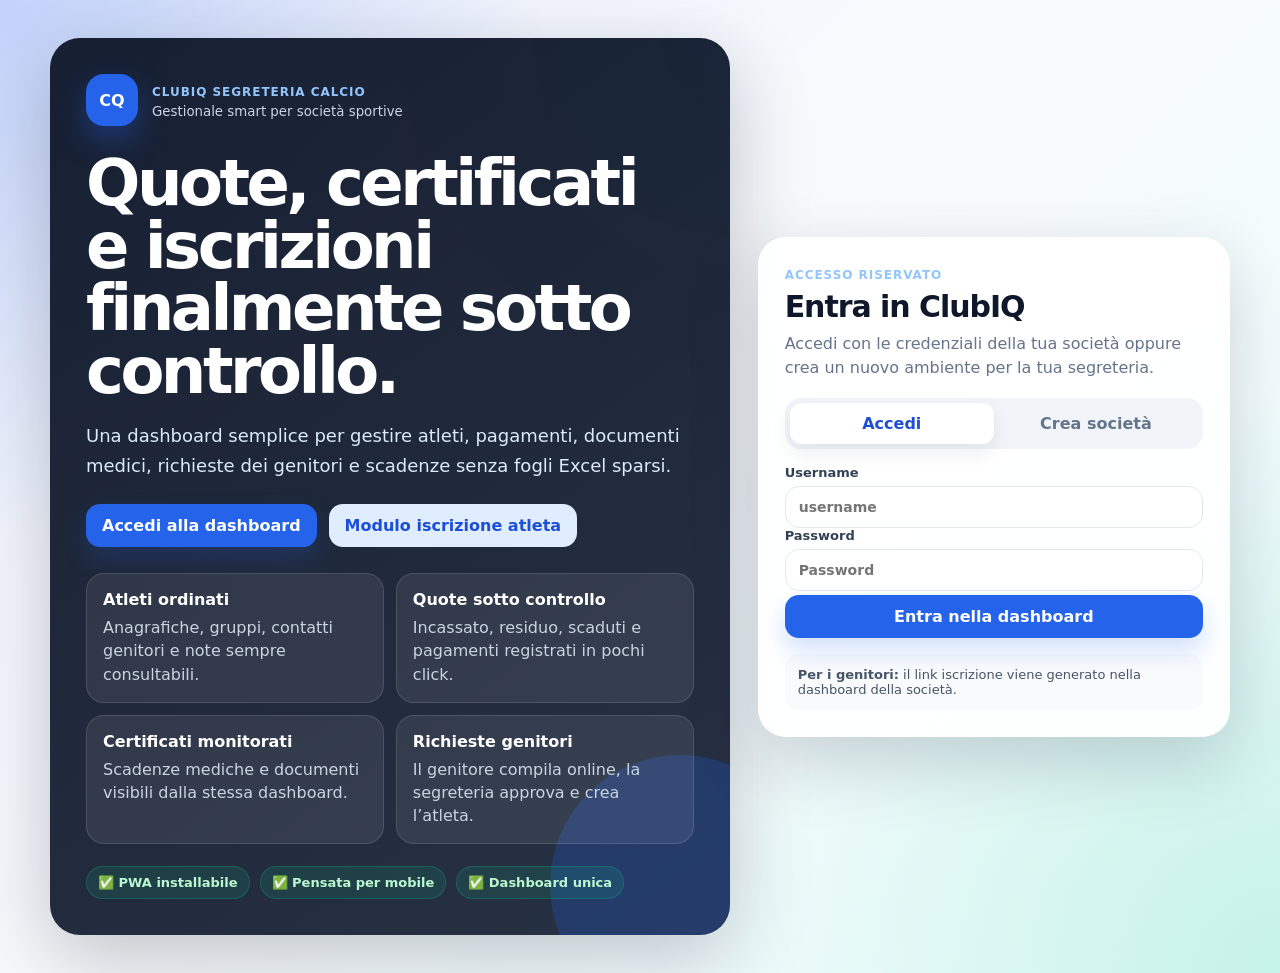
==== frontend/index.html @ 88294ae3 "Aggiunge link iscrizione reale per società" ====
<!DOCTYPE html>
<html lang="it">
<head>
    <meta charset="UTF-8" />
    <meta name="viewport" content="width=device-width, initial-scale=1.0" />
    <title>ClubIQ Segreteria - Accesso</title>

    <meta name="theme-color" content="#0f172a" />
    <meta name="description" content="ClubIQ Segreteria: dashboard per gestire atleti, quote, certificati, scadenze e richieste genitori per società sportive e scuole calcio." />
    <link rel="manifest" href="manifest.json" />

    <link rel="stylesheet" href="css/base.css" />
    <link rel="stylesheet" href="css/layout.css" />
    <link rel="stylesheet" href="css/components.css" />
    <link rel="stylesheet" href="css/mobile.css" />
</head>
<body class="auth-page landing-v2">

    <main class="auth-shell landing-shell">
        <section class="auth-hero landing-hero">
            <div class="brand-row">
                <div class="brand-mark">CQ</div>
                <div>
                    <div class="badge">ClubIQ Segreteria Calcio</div>
                    <small>Gestionale smart per società sportive</small>
                </div>
            </div>

            <h1>Quote, certificati e iscrizioni finalmente sotto controllo.</h1>

            <p class="hero-lead">
                Una dashboard semplice per gestire atleti, pagamenti, documenti medici,
                richieste dei genitori e scadenze senza fogli Excel sparsi.
            </p>

            <div class="hero-actions">
                <a class="primary-btn hero-link" href="#accesso">Accedi alla dashboard</a>
                <a class="secondary-btn hero-link" href="iscrizione.html">Modulo iscrizione atleta</a>
            </div>

            <div class="hero-grid landing-feature-grid">
                <div>
                    <strong>Atleti ordinati</strong>
                    <span>Anagrafiche, gruppi, contatti genitori e note sempre consultabili.</span>
                </div>
                <div>
                    <strong>Quote sotto controllo</strong>
                    <span>Incassato, residuo, scaduti e pagamenti registrati in pochi click.</span>
                </div>
                <div>
                    <strong>Certificati monitorati</strong>
                    <span>Scadenze mediche e documenti visibili dalla stessa dashboard.</span>
                </div>
                <div>
                    <strong>Richieste genitori</strong>
                    <span>Il genitore compila online, la segreteria approva e crea l’atleta.</span>
                </div>
            </div>

            <div class="trust-strip">
                <span>✅ PWA installabile</span>
                <span>✅ Pensata per mobile</span>
                <span>✅ Dashboard unica</span>
            </div>
        </section>

        <section id="accesso" class="auth-card landing-auth-card">
            <div class="auth-card-header">
                <span class="section-label">Accesso riservato</span>
                <h2>Entra in ClubIQ</h2>
                <p>Accedi con le credenziali della tua società oppure crea un nuovo ambiente per la tua segreteria.</p>
            </div>

            <div class="auth-tabs">
                <button id="showLogin" class="active" type="button">Accedi</button>
                <button id="showSignup" type="button">Crea società</button>
            </div>

            <div id="authMessage" class="message hidden"></div>

            <form id="loginForm" class="auth-form">
                <div id="loginPanel">
                    <label>
                        Username
                        <input id="loginUsername" type="text" placeholder="username" required />
                    </label>

                    <label>
                        Password
                        <input id="loginPassword" type="password" placeholder="Password" required />
                    </label>

                    <button class="primary-btn" type="submit">Entra nella dashboard</button>
                </div>
            </form>

            <form id="signupForm" class="auth-form hidden">
                <div id="signupPanel">
                    <label>
                        Nome società
                        <input id="signupClubName" type="text" placeholder="Nome reale della società" required />
                    </label>

                    <label>
                        Username admin
                        <input id="signupUsername" type="text" placeholder="username amministratore" required />
                    </label>

                    <label>
                        Email
                        <input id="signupEmail" type="email" placeholder="segreteria@societa.it" required />
                    </label>

                    <label>
                        Password
                        <input id="signupPassword" type="password" placeholder="Password sicura" required />
                    </label>

                    <button class="primary-btn" type="submit">Crea società</button>
                </div>
            </form>

            <div class="auth-note">
                <strong>Per i genitori:</strong>
                il link iscrizione viene generato nella dashboard della società.
            </div>
        </section>
    </main>

    <script src="js/api.js"></script>
    <script src="js/auth.js"></script>
    <script src="js/pwa.js"></script>
</body>
</html>
---- frontend/css/base.css ----
:root{
    --bg:#f4f7fb;
    --panel:#ffffff;
    --text:#0f172a;
    --muted:#64748b;
    --line:#e2e8f0;
    --primary:#2563eb;
    --primary-dark:#1d4ed8;
    --success:#16a34a;
    --danger:#dc2626;
    --warning:#f59e0b;
    --dark:#020617;
    --radius:18px;
    --shadow:0 18px 45px rgba(15,23,42,.08);
}

*{
    box-sizing:border-box;
}

html{
    scroll-behavior:smooth;
}

body{
    margin:0;
    font-family:Inter, system-ui, -apple-system, BlinkMacSystemFont, "Segoe UI", sans-serif;
    background:var(--bg);
    color:var(--text);
}

a{
    color:inherit;
    text-decoration:none;
}

button,
input,
textarea{
    font:inherit;
}

button{
    cursor:pointer;
}

.hidden{
    display:none !important;
}

.eyebrow{
    margin:0 0 6px;
    font-size:12px;
    text-transform:uppercase;
    letter-spacing:.12em;
    color:var(--primary);
    font-weight:800;
}

.message{
    padding:12px 14px;
    border-radius:14px;
    font-size:14px;
    margin:14px 0;
    border:1px solid var(--line);
    background:#fff;
}

.message.info{
    color:#1d4ed8;
    background:#eff6ff;
    border-color:#bfdbfe;
}

.message.success{
    color:#166534;
    background:#f0fdf4;
    border-color:#bbf7d0;
}

.message.error{
    color:#991b1b;
    background:#fef2f2;
    border-color:#fecaca;
}
---- frontend/css/layout.css ----
/*
  ClubIQ Segreteria - Layout
  V1.2
  Desktop professionale + PWA/mobile safe
*/

.app-shell{
    min-height:100vh;
    display:grid;
    grid-template-columns:240px minmax(0, 1fr);
    background:var(--bg);
}

.sidebar{
    position:sticky;
    top:0;
    height:100vh;
    background:#020617;
    color:#fff;
    padding:26px 22px;
    display:flex;
    flex-direction:column;
    gap:28px;
    border-right:1px solid rgba(255,255,255,.08);
}

.brand{
    display:flex;
    align-items:center;
    gap:12px;
}

.logo-dot{
    width:42px;
    height:42px;
    border-radius:14px;
    display:inline-block;
    background:linear-gradient(135deg, #2563eb, #22c55e);
    box-shadow:0 14px 30px rgba(37,99,235,.25);
}

.brand strong{
    display:block;
    font-size:20px;
    line-height:1.1;
    letter-spacing:-.03em;
}

.brand small{
    display:block;
    margin-top:4px;
    color:#cbd5e1;
    font-size:13px;
}

.side-nav{
    display:grid;
    gap:8px;
}

.side-nav a{
    color:#cbd5e1;
    padding:13px 14px;
    border-radius:14px;
    font-weight:900;
    transition:.18s ease;
}

.side-nav a:hover,
.side-nav a.active{
    color:#fff;
    background:rgba(255,255,255,.10);
}

.main-content{
    width:100%;
    max-width:1480px;
    padding:34px 48px 56px;
    margin:0 auto;
}

.topbar{
    display:flex;
    align-items:center;
    justify-content:space-between;
    gap:20px;
    margin-bottom:22px;
}

.topbar h1{
    margin:6px 0 0;
    font-size:38px;
    line-height:1.05;
    letter-spacing:-.055em;
}

.eyebrow{
    margin:0;
    color:var(--primary);
    font-size:12px;
    font-weight:1000;
    text-transform:uppercase;
    letter-spacing:.18em;
}

.panel{
    background:var(--panel);
    border:1px solid var(--line);
    border-radius:26px;
    padding:26px;
    box-shadow:var(--shadow);
    margin-top:24px;
}

.section-heading{
    display:flex;
    justify-content:space-between;
    align-items:flex-start;
    gap:16px;
    margin-bottom:18px;
}

.section-heading h2{
    margin:6px 0 0;
    font-size:26px;
    line-height:1.1;
    letter-spacing:-.04em;
}

.message{
    padding:14px 16px;
    border-radius:16px;
    margin:18px 0;
    font-weight:800;
    border:1px solid transparent;
}

.message.success{
    color:#166534;
    background:#f0fdf4;
    border-color:#bbf7d0;
}

.message.error{
    color:#991b1b;
    background:#fef2f2;
    border-color:#fecaca;
}

.message.info{
    color:#1d4ed8;
    background:#eff6ff;
    border-color:#bfdbfe;
}

.hidden{
    display:none !important;
}

.mobile-bottom-nav{
    display:none;
}

/* Desktop largo */
@media (min-width: 1440px){
    .app-shell{
        grid-template-columns:260px minmax(0, 1fr);
    }

    .main-content{
        max-width:1540px;
        padding-left:54px;
        padding-right:54px;
    }
}
---- frontend/css/components.css ----
/* =========================================================
   ClubIQ Segreteria - Components CSS
   Versione stabile
========================================================= */

:root{
    --primary:#2563eb;
    --primary-dark:#1d4ed8;
    --secondary:#0f172a;
    --success:#16a34a;
    --warning:#f59e0b;
    --danger:#dc2626;
    --bg:#f4f7fb;
    --panel:#ffffff;
    --text:#0f172a;
    --muted:#64748b;
    --line:#e2e8f0;
    --soft:#f8fafc;
    --radius:18px;
    --shadow:0 18px 50px rgba(15,23,42,.08);
}

/* ================================
   Messaggi
================================ */

.message{
    padding:13px 15px;
    border-radius:14px;
    font-size:14px;
    font-weight:800;
    margin-bottom:16px;
}

.message.hidden,
.hidden{
    display:none !important;
}

.message.info{
    background:#eff6ff;
    color:#1d4ed8;
    border:1px solid #bfdbfe;
}

.message.success{
    background:#ecfdf5;
    color:#166534;
    border:1px solid #bbf7d0;
}

.message.error{
    background:#fef2f2;
    color:#991b1b;
    border:1px solid #fecaca;
}

/* ================================
   Bottoni
================================ */

.primary-btn,
.secondary-btn,
.ghost-btn,
.mini-btn{
    border:0;
    cursor:pointer;
    text-decoration:none;
    display:inline-flex;
    align-items:center;
    justify-content:center;
    gap:8px;
    transition:.18s ease;
    font-family:inherit;
}

.primary-btn{
    background:var(--primary);
    color:#fff;
    border-radius:14px;
    padding:12px 16px;
    font-weight:900;
    box-shadow:0 12px 24px rgba(37,99,235,.20);
}

.primary-btn:hover{
    background:var(--primary-dark);
    transform:translateY(-1px);
}

.secondary-btn{
    background:#e0ecff;
    color:#1d4ed8;
    border-radius:14px;
    padding:12px 16px;
    font-weight:900;
}

.secondary-btn:hover{
    background:#bfdbfe;
}

.ghost-btn{
    width:100%;
    background:rgba(255,255,255,.08);
    color:#e5e7eb;
    border:1px solid rgba(255,255,255,.14);
    border-radius:14px;
    padding:12px 14px;
    font-weight:900;
}

.ghost-btn:hover{
    background:rgba(255,255,255,.14);
}

.mini-btn{
    background:#e0ecff;
    color:#1d4ed8;
    border-radius:10px;
    padding:8px 10px;
    font-size:12px;
    font-weight:900;
}

.mini-btn.success{
    background:#dcfce7;
    color:#166534;
}

.mini-btn.danger{
    background:#fee2e2;
    color:#991b1b;
}

/* ================================
   Card statistiche
================================ */

.stats-grid{
    display:grid;
    grid-template-columns:repeat(5, minmax(0, 1fr));
    gap:14px;
    margin-bottom:20px;
}

.stat-card{
    background:var(--panel);
    border:1px solid var(--line);
    border-radius:var(--radius);
    padding:18px;
    box-shadow:var(--shadow);
}

.stat-card span{
    display:block;
    color:var(--muted);
    font-size:12px;
    font-weight:900;
    text-transform:uppercase;
    letter-spacing:.04em;
}

.stat-card strong{
    display:block;
    margin-top:8px;
    font-size:30px;
    line-height:1;
    color:var(--text);
}

.stat-card small{
    display:block;
    margin-top:8px;
    color:var(--muted);
    font-size:13px;
}

/* ================================
   Pannelli
================================ */

.panel{
    background:var(--panel);
    border:1px solid var(--line);
    border-radius:22px;
    padding:22px;
    box-shadow:var(--shadow);
    margin-bottom:20px;
}

.section-heading{
    display:flex;
    align-items:center;
    justify-content:space-between;
    gap:16px;
    margin-bottom:18px;
}

.section-heading h2{
    margin:0;
    color:var(--text);
    letter-spacing:-.03em;
}

.eyebrow{
    margin:0 0 4px;
    color:var(--primary);
    font-size:12px;
    font-weight:900;
    letter-spacing:.08em;
    text-transform:uppercase;
}

.subsection{
    margin-top:22px;
}

.subsection h3{
    margin:0 0 12px;
    color:var(--text);
}

.subsection-title-row{
    display:flex;
    align-items:center;
    justify-content:space-between;
    gap:12px;
    margin-bottom:14px;
}

.subsection-title-row h3{
    margin:0;
}

/* ================================
   Form
================================ */

.grid-form{
    display:grid;
    grid-template-columns:repeat(3, minmax(0, 1fr));
    gap:14px;
}

.grid-form label,
.filter-field label,
.auth-form label{
    display:block;
    font-size:13px;
    font-weight:900;
    color:#334155;
}

.grid-form input,
.grid-form select,
.grid-form textarea,
.filter-field input,
.filter-field select,
.auth-form input{
    width:100%;
    margin-top:6px;
    border:1px solid var(--line);
    border-radius:14px;
    padding:12px 13px;
    font-size:14px;
    outline:none;
    background:#fff;
    color:var(--text);
}

.grid-form input:focus,
.grid-form select:focus,
.grid-form textarea:focus,
.filter-field input:focus,
.filter-field select:focus,
.auth-form input:focus{
    border-color:#93c5fd;
    box-shadow:0 0 0 4px rgba(37,99,235,.12);
}

.grid-form .full{
    grid-column:1 / -1;
}

.form-actions{
    display:flex;
    align-items:center;
    justify-content:flex-start;
    flex-wrap:wrap;
    gap:10px;
}

.form-actions .primary-btn,
.form-actions .secondary-btn{
    min-width:190px;
}

/* ================================
   Filtri
================================ */

.filters-bar{
    display:grid;
    grid-template-columns:2fr 1fr 1fr;
    gap:12px;
    margin-bottom:16px;
}

.compact-filters{
    margin-top:12px;
}

.filter-summary{
    margin:-4px 0 14px;
    color:var(--muted);
    font-size:13px;
    font-weight:800;
}

/* ================================
   Liste / record
================================ */

.athletes-list,
.records-list{
    display:grid;
    gap:12px;
}

.empty{
    background:#f8fafc;
    border:1px dashed #cbd5e1;
    color:var(--muted);
    border-radius:16px;
    padding:18px;
    text-align:center;
    font-weight:800;
}

.record-card,
.athlete-card,
.request-card{
    background:#fff;
    border:1px solid var(--line);
    border-radius:18px;
    padding:16px;
    box-shadow:0 10px 28px rgba(15,23,42,.05);
}

.request-card{
    border-left:5px solid #dbeafe;
}

/* ================================
   Scheda atleta
================================ */

.detail-actions{
    display:flex;
    align-items:center;
    justify-content:flex-end;
    flex-wrap:wrap;
    gap:10px;
}

.detail-grid{
    display:grid;
    grid-template-columns:repeat(5, minmax(0, 1fr));
    gap:12px;
    margin-bottom:18px;
}

.detail-box{
    border:1px solid var(--line);
    border-radius:16px;
    padding:14px;
    background:#f8fafc;
}

.detail-box span{
    display:block;
    color:var(--muted);
    font-size:12px;
    font-weight:900;
    text-transform:uppercase;
    letter-spacing:.04em;
}

.detail-box strong{
    display:block;
    margin-top:6px;
    color:var(--text);
}

.detail-columns{
    display:grid;
    grid-template-columns:1fr 1fr;
    gap:18px;
}

/* ================================
   Richieste genitori
================================ */

.request-summary-grid{
    display:grid;
    grid-template-columns:repeat(3, minmax(0, 1fr));
    gap:12px;
    margin:16px 0;
}

.request-summary-card{
    border:1px solid var(--line);
    border-radius:16px;
    background:#f8fafc;
    padding:14px;
}

.request-summary-card span{
    display:block;
    color:var(--muted);
    font-size:12px;
    font-weight:900;
    text-transform:uppercase;
    letter-spacing:.04em;
}

.request-summary-card strong{
    display:block;
    margin-top:6px;
    font-size:28px;
    color:var(--text);
}

/* ================================
   Login / Landing
================================ */

.auth-page{
    min-height:100vh;
    background:
        radial-gradient(circle at top left, rgba(37,99,235,.22), transparent 34%),
        radial-gradient(circle at bottom right, rgba(16,185,129,.18), transparent 36%),
        linear-gradient(135deg, #eef2ff 0%, #f8fafc 48%, #ecfeff 100%);
}

.auth-shell,
.landing-shell{
    width:min(1180px, calc(100% - 32px));
    margin:0 auto;
    min-height:100vh;
    display:grid;
    grid-template-columns:1.18fr .82fr;
    align-items:center;
    gap:28px;
    padding:38px 0;
}

.auth-hero,
.landing-hero{
    background:
        linear-gradient(145deg, rgba(15,23,42,.96), rgba(30,41,59,.96)),
        radial-gradient(circle at top right, rgba(37,99,235,.30), transparent 35%);
    color:#fff;
    border-radius:30px;
    padding:36px;
    box-shadow:0 24px 80px rgba(15,23,42,.24);
    position:relative;
    overflow:hidden;
}

.auth-hero::after,
.landing-hero::after{
    content:"";
    position:absolute;
    right:-80px;
    bottom:-80px;
    width:260px;
    height:260px;
    border-radius:50%;
    background:rgba(37,99,235,.24);
}

.auth-hero > *,
.landing-hero > *{
    position:relative;
    z-index:1;
}

.brand-row{
    display:flex;
    align-items:center;
    gap:14px;
    margin-bottom:26px;
}

.brand-mark{
    width:52px;
    height:52px;
    border-radius:18px;
    background:#2563eb;
    display:grid;
    place-items:center;
    font-weight:900;
    color:#fff;
    box-shadow:0 14px 30px rgba(37,99,235,.35);
}

.brand-row small{
    color:#cbd5e1;
    display:block;
    margin-top:4px;
}

.badge,
.section-label{
    display:inline-flex;
    align-items:center;
    width:max-content;
    font-size:12px;
    font-weight:900;
    letter-spacing:.08em;
    text-transform:uppercase;
    color:#93c5fd;
}

.auth-hero h1,
.landing-hero h1{
    font-size:clamp(34px, 5vw, 64px);
    line-height:.98;
    letter-spacing:-.055em;
    margin:0 0 18px;
}

.auth-hero p,
.hero-lead{
    font-size:18px;
    line-height:1.65;
    color:#dbeafe;
    max-width:760px;
    margin:0 0 24px;
}

.hero-actions{
    display:flex;
    flex-wrap:wrap;
    gap:12px;
    margin:24px 0;
}

.hero-link{
    text-decoration:none;
}

.hero-grid,
.landing-feature-grid{
    display:grid;
    grid-template-columns:repeat(2, minmax(0, 1fr));
    gap:12px;
    margin-top:26px;
}

.hero-grid div,
.landing-feature-grid div{
    background:rgba(255,255,255,.08);
    border:1px solid rgba(255,255,255,.12);
    border-radius:18px;
    padding:16px;
}

.hero-grid strong,
.landing-feature-grid strong{
    display:block;
    color:#fff;
    margin-bottom:7px;
}

.hero-grid span,
.landing-feature-grid span{
    display:block;
    color:#cbd5e1;
    line-height:1.45;
}

.trust-strip{
    display:flex;
    flex-wrap:wrap;
    gap:10px;
    margin-top:22px;
}

.trust-strip span{
    background:rgba(16,185,129,.14);
    border:1px solid rgba(16,185,129,.28);
    color:#bbf7d0;
    border-radius:999px;
    padding:8px 11px;
    font-size:13px;
    font-weight:800;
}

.auth-card,
.landing-auth-card{
    border-radius:28px;
    padding:26px;
    box-shadow:0 24px 70px rgba(15,23,42,.18);
    background:rgba(255,255,255,.92);
    border:1px solid rgba(255,255,255,.7);
    backdrop-filter:blur(18px);
}

.auth-card-header{
    margin-bottom:18px;
}

.auth-card-header h2{
    font-size:30px;
    margin:6px 0 8px;
    letter-spacing:-.035em;
    color:#0f172a;
}

.auth-card-header p{
    color:#64748b;
    line-height:1.5;
    margin:0;
}

.auth-tabs{
    display:grid;
    grid-template-columns:1fr 1fr;
    background:#f1f5f9;
    padding:5px;
    border-radius:16px;
    margin-bottom:16px;
}

.auth-tabs button{
    border:0;
    background:transparent;
    color:#64748b;
    border-radius:12px;
    padding:11px;
    font-weight:900;
    cursor:pointer;
}

.auth-tabs button.active{
    background:#fff;
    color:#1d4ed8;
    box-shadow:0 8px 20px rgba(15,23,42,.08);
}

.auth-form{
    display:grid;
    gap:12px;
}

.auth-form .primary-btn{
    width:100%;
    margin-top:4px;
}

.auth-note{
    margin-top:16px;
    padding:13px;
    border-radius:14px;
    background:#f8fafc;
    color:#475569;
    font-size:13px;
}

.auth-note a{
    color:#2563eb;
    font-weight:900;
    text-decoration:none;
}

/* ================================
   Responsive
================================ */

@media (max-width: 1100px){
    .stats-grid{
        grid-template-columns:repeat(2, minmax(0, 1fr));
    }

    .detail-grid{
        grid-template-columns:repeat(2, minmax(0, 1fr));
    }
}

@media (max-width: 900px){
    .auth-shell,
    .landing-shell{
        grid-template-columns:1fr;
        padding:18px 0 28px;
    }

    .auth-hero,
    .landing-hero{
        padding:24px;
        border-radius:24px;
    }

    .hero-grid,
    .landing-feature-grid{
        grid-template-columns:1fr;
    }

    .auth-card,
    .landing-auth-card{
        border-radius:22px;
    }

    .filters-bar{
        grid-template-columns:1fr;
    }

    .grid-form{
        grid-template-columns:1fr;
    }

    .detail-columns{
        grid-template-columns:1fr;
    }
}

@media (max-width: 760px){
    .stats-grid,
    .request-summary-grid{
        grid-template-columns:1fr;
    }

    .section-heading{
        align-items:flex-start;
        flex-direction:column;
    }

    .detail-actions{
        width:100%;
        justify-content:flex-start;
    }

    .detail-actions .secondary-btn{
        flex:1;
        min-width:160px;
    }

    .form-actions .primary-btn,
    .form-actions .secondary-btn,
    .subsection-title-row .secondary-btn{
        width:100%;
        min-width:0;
    }

    .subsection-title-row{
        align-items:flex-start;
        flex-direction:column;
    }
}

@media (max-width: 520px){
    .auth-shell,
    .landing-shell{
        width:min(100% - 20px, 1180px);
    }

    .hero-actions{
        flex-direction:column;
    }

    .hero-actions .primary-btn,
    .hero-actions .secondary-btn{
        width:100%;
    }

    .auth-hero h1,
    .landing-hero h1{
        font-size:38px;
    }

    .auth-card,
    .landing-auth-card{
        padding:20px;
    }
}
---- frontend/css/mobile.css ----
@media (max-width: 980px){
    .auth-shell{
        grid-template-columns:1fr;
        padding:24px 16px;
    }

    .auth-hero{
        padding:12px 4px;
    }

    .auth-hero h1{
        font-size:38px;
    }

    .hero-grid{
        grid-template-columns:1fr;
    }

    .app-shell{
        grid-template-columns:1fr;
    }

    .sidebar{
        position:relative;
        height:auto;
        flex-direction:row;
        flex-wrap:wrap;
        align-items:center;
        padding:16px;
    }

    .brand{
        width:100%;
    }

    .side-nav{
        display:flex;
        gap:8px;
        overflow-x:auto;
        width:100%;
        padding-bottom:4px;
    }

    .side-nav a{
        white-space:nowrap;
    }

    .ghost-btn{
        margin-top:0;
    }

    .main-content{
        padding:18px;
        max-width:100%;
        padding-bottom:92px;
    }

    .topbar{
        align-items:flex-start;
        flex-direction:column;
    }

    .stats-grid{
        grid-template-columns:1fr 1fr;
    }

    .grid-form{
        grid-template-columns:1fr;
    }

    .data-card,
    .athlete-card{
        flex-direction:column;
        align-items:flex-start;
    }

    .data-card-right{
        width:100%;
        text-align:left;
    }

    .card-actions{
        justify-content:flex-start;
    }

    .mobile-bottom-nav{
        position:fixed;
        left:12px;
        right:12px;
        bottom:12px;
        z-index:1000;
        display:grid;
        grid-template-columns:repeat(4, 1fr);
        gap:6px;
        background:#020617;
        border:1px solid rgba(255,255,255,.12);
        border-radius:18px;
        padding:8px;
        box-shadow:0 18px 40px rgba(15,23,42,.35);
    }

    .mobile-bottom-nav a{
        color:#cbd5e1;
        text-align:center;
        font-size:12px;
        font-weight:900;
        padding:10px 6px;
        border-radius:12px;
    }

    .mobile-bottom-nav a:hover,
    .mobile-bottom-nav a:focus{
        color:#fff;
        background:rgba(255,255,255,.12);
    }
}

@media (max-width: 560px){
    .auth-hero h1{
        font-size:32px;
    }

    .auth-card{
        padding:18px;
        border-radius:22px;
    }

    .stats-grid{
        grid-template-columns:1fr;
    }

    .topbar h1{
        font-size:28px;
    }

    .stat-card{
        padding:16px;
    }

    .panel{
        padding:18px;
        border-radius:20px;
    }

    .detail-grid{
        grid-template-columns:1fr;
    }

    .detail-columns{
        grid-template-columns:1fr;
    }

    .mini-btn{
        padding:9px 10px;
    }
}
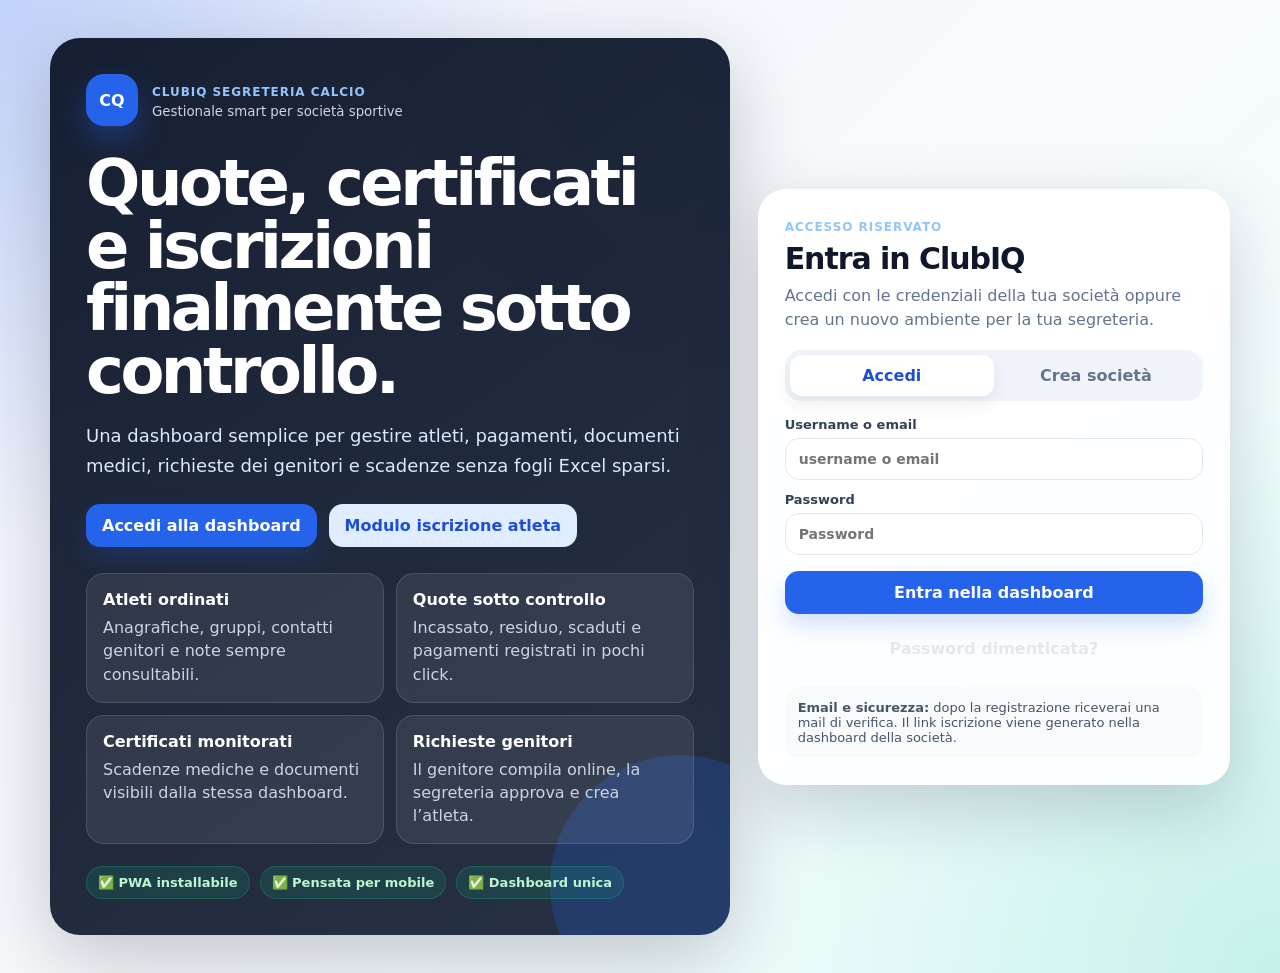
==== commit 292599b8: "Aggiunge reset password e verifica email con Brevo" ====
--- a/frontend/index.html
+++ b/frontend/index.html
@@ -39,22 +39,10 @@
             </div>
 
             <div class="hero-grid landing-feature-grid">
-                <div>
-                    <strong>Atleti ordinati</strong>
-                    <span>Anagrafiche, gruppi, contatti genitori e note sempre consultabili.</span>
-                </div>
-                <div>
-                    <strong>Quote sotto controllo</strong>
-                    <span>Incassato, residuo, scaduti e pagamenti registrati in pochi click.</span>
-                </div>
-                <div>
-                    <strong>Certificati monitorati</strong>
-                    <span>Scadenze mediche e documenti visibili dalla stessa dashboard.</span>
-                </div>
-                <div>
-                    <strong>Richieste genitori</strong>
-                    <span>Il genitore compila online, la segreteria approva e crea l’atleta.</span>
-                </div>
+                <div><strong>Atleti ordinati</strong><span>Anagrafiche, gruppi, contatti genitori e note sempre consultabili.</span></div>
+                <div><strong>Quote sotto controllo</strong><span>Incassato, residuo, scaduti e pagamenti registrati in pochi click.</span></div>
+                <div><strong>Certificati monitorati</strong><span>Scadenze mediche e documenti visibili dalla stessa dashboard.</span></div>
+                <div><strong>Richieste genitori</strong><span>Il genitore compila online, la segreteria approva e crea l’atleta.</span></div>
             </div>
 
             <div class="trust-strip">
@@ -79,50 +67,40 @@
             <div id="authMessage" class="message hidden"></div>
 
             <form id="loginForm" class="auth-form">
-                <div id="loginPanel">
-                    <label>
-                        Username
-                        <input id="loginUsername" type="text" placeholder="username" required />
-                    </label>
-
-                    <label>
-                        Password
-                        <input id="loginPassword" type="password" placeholder="Password" required />
-                    </label>
-
-                    <button class="primary-btn" type="submit">Entra nella dashboard</button>
-                </div>
+                <label>Username o email<input id="loginUsername" type="text" placeholder="username o email" required /></label>
+                <label>Password<input id="loginPassword" type="password" placeholder="Password" required /></label>
+                <button class="primary-btn" type="submit">Entra nella dashboard</button>
+                <button id="showForgotPasswordBtn" class="ghost-btn" type="button">Password dimenticata?</button>
             </form>
 
             <form id="signupForm" class="auth-form hidden">
-                <div id="signupPanel">
-                    <label>
-                        Nome società
-                        <input id="signupClubName" type="text" placeholder="Nome reale della società" required />
-                    </label>
+                <label>Nome società<input id="signupClubName" type="text" placeholder="Nome reale della società" required /></label>
+                <label>Username admin<input id="signupUsername" type="text" placeholder="username amministratore" required /></label>
+                <label>Email<input id="signupEmail" type="email" placeholder="segreteria@societa.it" required /></label>
+                <label>Password<input id="signupPassword" type="password" placeholder="Almeno 8 caratteri" minlength="8" required /></label>
+                <button class="primary-btn" type="submit">Crea società</button>
+            </form>
 
-                    <label>
-                        Username admin
-                        <input id="signupUsername" type="text" placeholder="username amministratore" required />
-                    </label>
+            <form id="forgotPasswordForm" class="auth-form hidden">
+                <h3>Recupera password</h3>
+                <p class="form-help">Inserisci l'email del tuo account. Ti invieremo un link sicuro per impostare una nuova password.</p>
+                <label>Email account<input id="forgotPasswordEmail" type="email" placeholder="segreteria@societa.it" required /></label>
+                <button class="primary-btn" type="submit">Invia link reset</button>
+                <button class="ghost-btn" type="button" data-auth-back-login>Torna al login</button>
+            </form>
 
-                    <label>
-                        Email
-                        <input id="signupEmail" type="email" placeholder="segreteria@societa.it" required />
-                    </label>
-
-                    <label>
-                        Password
-                        <input id="signupPassword" type="password" placeholder="Password sicura" required />
-                    </label>
-
-                    <button class="primary-btn" type="submit">Crea società</button>
-                </div>
+            <form id="resetPasswordForm" class="auth-form hidden">
+                <h3>Nuova password</h3>
+                <input id="resetPasswordToken" type="hidden" />
+                <label>Nuova password<input id="resetNewPassword" type="password" minlength="8" placeholder="Almeno 8 caratteri" required /></label>
+                <label>Conferma password<input id="resetConfirmPassword" type="password" minlength="8" placeholder="Ripeti la password" required /></label>
+                <button class="primary-btn" type="submit">Aggiorna password</button>
+                <button class="ghost-btn" type="button" data-auth-back-login>Torna al login</button>
             </form>
 
             <div class="auth-note">
-                <strong>Per i genitori:</strong>
-                il link iscrizione viene generato nella dashboard della società.
+                <strong>Email e sicurezza:</strong>
+                dopo la registrazione riceverai una mail di verifica. Il link iscrizione viene generato nella dashboard della società.
             </div>
         </section>
     </main>
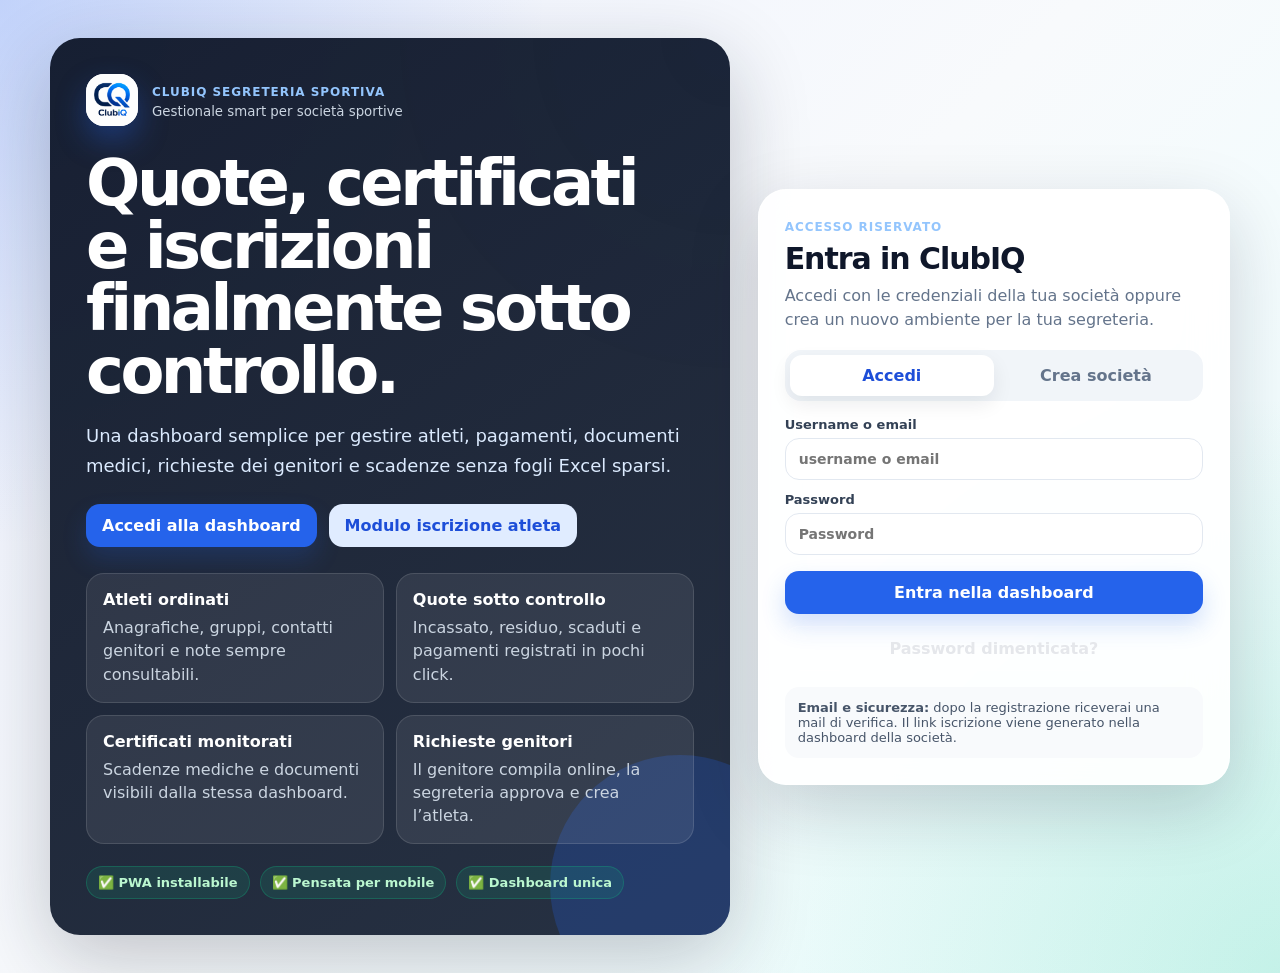
==== commit 73acf0a4: "Aggiorna logo ClubIQ frontend" ====
--- a/frontend/index.html
+++ b/frontend/index.html
@@ -8,6 +8,7 @@
     <meta name="theme-color" content="#0f172a" />
     <meta name="description" content="ClubIQ Segreteria: dashboard per gestire atleti, quote, certificati, scadenze e richieste genitori per società sportive e scuole calcio." />
     <link rel="manifest" href="manifest.json" />
+    <link rel="icon" type="image/png" href="assets/icons/favicon.png" />
 
     <link rel="stylesheet" href="css/base.css" />
     <link rel="stylesheet" href="css/layout.css" />
@@ -19,9 +20,9 @@
     <main class="auth-shell landing-shell">
         <section class="auth-hero landing-hero">
             <div class="brand-row">
-                <div class="brand-mark">CQ</div>
+                <img class="brand-logo-img brand-logo-img-lg" src="assets/icons/logo-clubiq.png" alt="ClubIQ" />
                 <div>
-                    <div class="badge">ClubIQ Segreteria Calcio</div>
+                    <div class="badge">ClubIQ Segreteria Sportiva</div>
                     <small>Gestionale smart per società sportive</small>
                 </div>
             </div>
--- a/frontend/css/components.css
+++ b/frontend/css/components.css
@@ -785,4 +785,43 @@
     .landing-auth-card{
         padding:20px;
     }
-}+}
+
+
+/* ================================
+   Brand / Logo ClubIQ ufficiale
+================================ */
+
+.brand-logo-img{
+    width:42px;
+    height:42px;
+    border-radius:14px;
+    object-fit:contain;
+    display:block;
+    background:#ffffff;
+    box-shadow:0 14px 30px rgba(37,99,235,.25);
+    flex:0 0 auto;
+}
+
+.brand-row .brand-logo-img{
+    width:52px;
+    height:52px;
+    border-radius:18px;
+    box-shadow:0 14px 30px rgba(37,99,235,.35);
+}
+
+.logo-dot{
+    width:42px;
+    height:42px;
+    border-radius:14px;
+    display:inline-block;
+    background:linear-gradient(135deg, #2563eb, #22c55e);
+    box-shadow:0 14px 30px rgba(37,99,235,.25);
+}
+
+/* Fallback: se l'immagine logo non viene caricata, resta visibile il vecchio segno grafico */
+.brand-logo-img[src=""],
+.brand-logo-img:not([src]){
+    display:none;
+}
+
--- a/frontend/css/mobile.css
+++ b/frontend/css/mobile.css
@@ -26,7 +26,9 @@
         flex-direction:row;
         flex-wrap:wrap;
         align-items:center;
-        padding:16px;
+        gap:12px;
+        padding:16px;
+        border-radius:0 0 22px 22px;
     }
 
     .brand{
@@ -38,33 +40,118 @@
         gap:8px;
         overflow-x:auto;
         width:100%;
-        padding-bottom:4px;
+        padding-bottom:6px;
+        scrollbar-width:none;
+    }
+
+    .side-nav::-webkit-scrollbar{
+        display:none;
     }
 
     .side-nav a{
         white-space:nowrap;
+        min-height:40px;
+        display:inline-flex;
+        align-items:center;
     }
 
     .ghost-btn{
+        width:auto;
+        min-height:42px;
         margin-top:0;
     }
 
     .main-content{
-        padding:18px;
+        width:100%;
         max-width:100%;
-        padding-bottom:92px;
+        padding:18px 14px 104px;
     }
 
     .topbar{
         align-items:flex-start;
         flex-direction:column;
+        gap:12px;
+    }
+
+    .topbar .secondary-btn{
+        width:100%;
     }
 
     .stats-grid{
         grid-template-columns:1fr 1fr;
+        gap:12px;
+    }
+
+    .stat-card{
+        min-height:auto;
+        padding:16px;
+        border-radius:20px;
+    }
+
+    .stat-card strong{
+        font-size:28px;
+    }
+
+    .panel{
+        padding:18px;
+        border-radius:22px;
+        margin-bottom:16px;
+    }
+
+    .section-heading{
+        align-items:flex-start;
+        flex-direction:column;
+        gap:12px;
+    }
+
+    .section-heading .secondary-btn,
+    .section-heading .primary-btn{
+        width:100%;
     }
 
     .grid-form{
+        grid-template-columns:1fr;
+        gap:13px;
+    }
+
+    .grid-form input,
+    .grid-form textarea,
+    .grid-form select,
+    .filter-field input,
+    .filter-field select{
+        min-height:46px;
+        font-size:16px;
+    }
+
+    .filters-bar{
+        grid-template-columns:1fr;
+        gap:12px;
+        padding:14px;
+        border-radius:18px;
+        background:#f8fafc;
+        border:1px solid var(--line);
+    }
+
+    .request-summary-grid{
+        grid-template-columns:1fr 1fr 1fr;
+        gap:8px;
+    }
+
+    .request-summary-card{
+        padding:12px;
+        border-radius:16px;
+    }
+
+    .request-summary-card strong{
+        font-size:24px;
+    }
+
+    .detail-grid{
+        grid-template-columns:1fr 1fr;
+        gap:10px;
+    }
+
+    .detail-columns{
         grid-template-columns:1fr;
     }
 
@@ -72,40 +159,109 @@
     .athlete-card{
         flex-direction:column;
         align-items:flex-start;
+        gap:14px;
+        padding:16px;
+        border-radius:18px;
+    }
+
+    .data-card > div:first-child,
+    .athlete-card > div:first-child{
+        width:100%;
     }
 
     .data-card-right{
         width:100%;
+        min-width:0;
         text-align:left;
     }
 
-    .card-actions{
+    .card-actions,
+    .athlete-card .card-actions{
+        width:100%;
+        min-width:0;
         justify-content:flex-start;
+        display:grid;
+        grid-template-columns:repeat(2, minmax(0, 1fr));
+        gap:8px;
+    }
+
+    .mini-btn{
+        width:100%;
+        min-height:42px;
+        padding:10px 12px;
+        font-size:12px;
+        border-radius:12px;
+    }
+
+    .primary-btn,
+    .secondary-btn{
+        min-height:46px;
+    }
+
+    #clubRegistrationLink{
+        min-height:48px;
+        font-size:14px;
+        overflow:hidden;
+        text-overflow:ellipsis;
+    }
+
+    .form-actions{
+        display:grid;
+        grid-template-columns:1fr;
+        width:100%;
+    }
+
+    .form-actions .primary-btn,
+    .form-actions .secondary-btn{
+        width:100%;
+        min-width:0;
+    }
+
+    .subsection-title-row{
+        align-items:flex-start;
+        flex-direction:column;
+    }
+
+    .subsection-title-row .secondary-btn{
+        width:100%;
+    }
+
+    .detail-actions{
+        width:100%;
+        display:grid;
+        grid-template-columns:1fr;
+        gap:8px;
+    }
+
+    .detail-actions .secondary-btn{
+        width:100%;
     }
 
     .mobile-bottom-nav{
         position:fixed;
-        left:12px;
-        right:12px;
-        bottom:12px;
+        left:10px;
+        right:10px;
+        bottom:10px;
         z-index:1000;
         display:grid;
-        grid-template-columns:repeat(4, 1fr);
-        gap:6px;
-        background:#020617;
+        grid-template-columns:repeat(6, 1fr);
+        gap:4px;
+        background:rgba(2,6,23,.96);
         border:1px solid rgba(255,255,255,.12);
-        border-radius:18px;
-        padding:8px;
+        border-radius:20px;
+        padding:7px;
         box-shadow:0 18px 40px rgba(15,23,42,.35);
+        backdrop-filter:blur(12px);
     }
 
     .mobile-bottom-nav a{
         color:#cbd5e1;
         text-align:center;
-        font-size:12px;
+        font-size:11px;
         font-weight:900;
-        padding:10px 6px;
-        border-radius:12px;
+        padding:9px 4px;
+        border-radius:13px;
+        line-height:1.1;
     }
 
     .mobile-bottom-nav a:hover,
@@ -115,6 +271,30 @@
     }
 }
 
+@media (max-width: 680px){
+    .request-summary-grid{
+        grid-template-columns:1fr;
+    }
+
+    .stats-grid{
+        grid-template-columns:1fr 1fr;
+    }
+
+    .card-actions,
+    .athlete-card .card-actions{
+        grid-template-columns:1fr;
+    }
+
+    .mobile-bottom-nav{
+        grid-template-columns:repeat(3, 1fr);
+    }
+
+    .mobile-bottom-nav a{
+        font-size:11px;
+        padding:9px 6px;
+    }
+}
+
 @media (max-width: 560px){
     .auth-hero h1{
         font-size:32px;
@@ -138,7 +318,7 @@
     }
 
     .panel{
-        padding:18px;
+        padding:16px;
         border-radius:20px;
     }
 
@@ -151,6 +331,15 @@
     }
 
     .mini-btn{
-        padding:9px 10px;
+        padding:10px 12px;
+    }
+
+    .side-nav a{
+        font-size:13px;
+    }
+
+    .main-content{
+        padding-left:12px;
+        padding-right:12px;
     }
 }
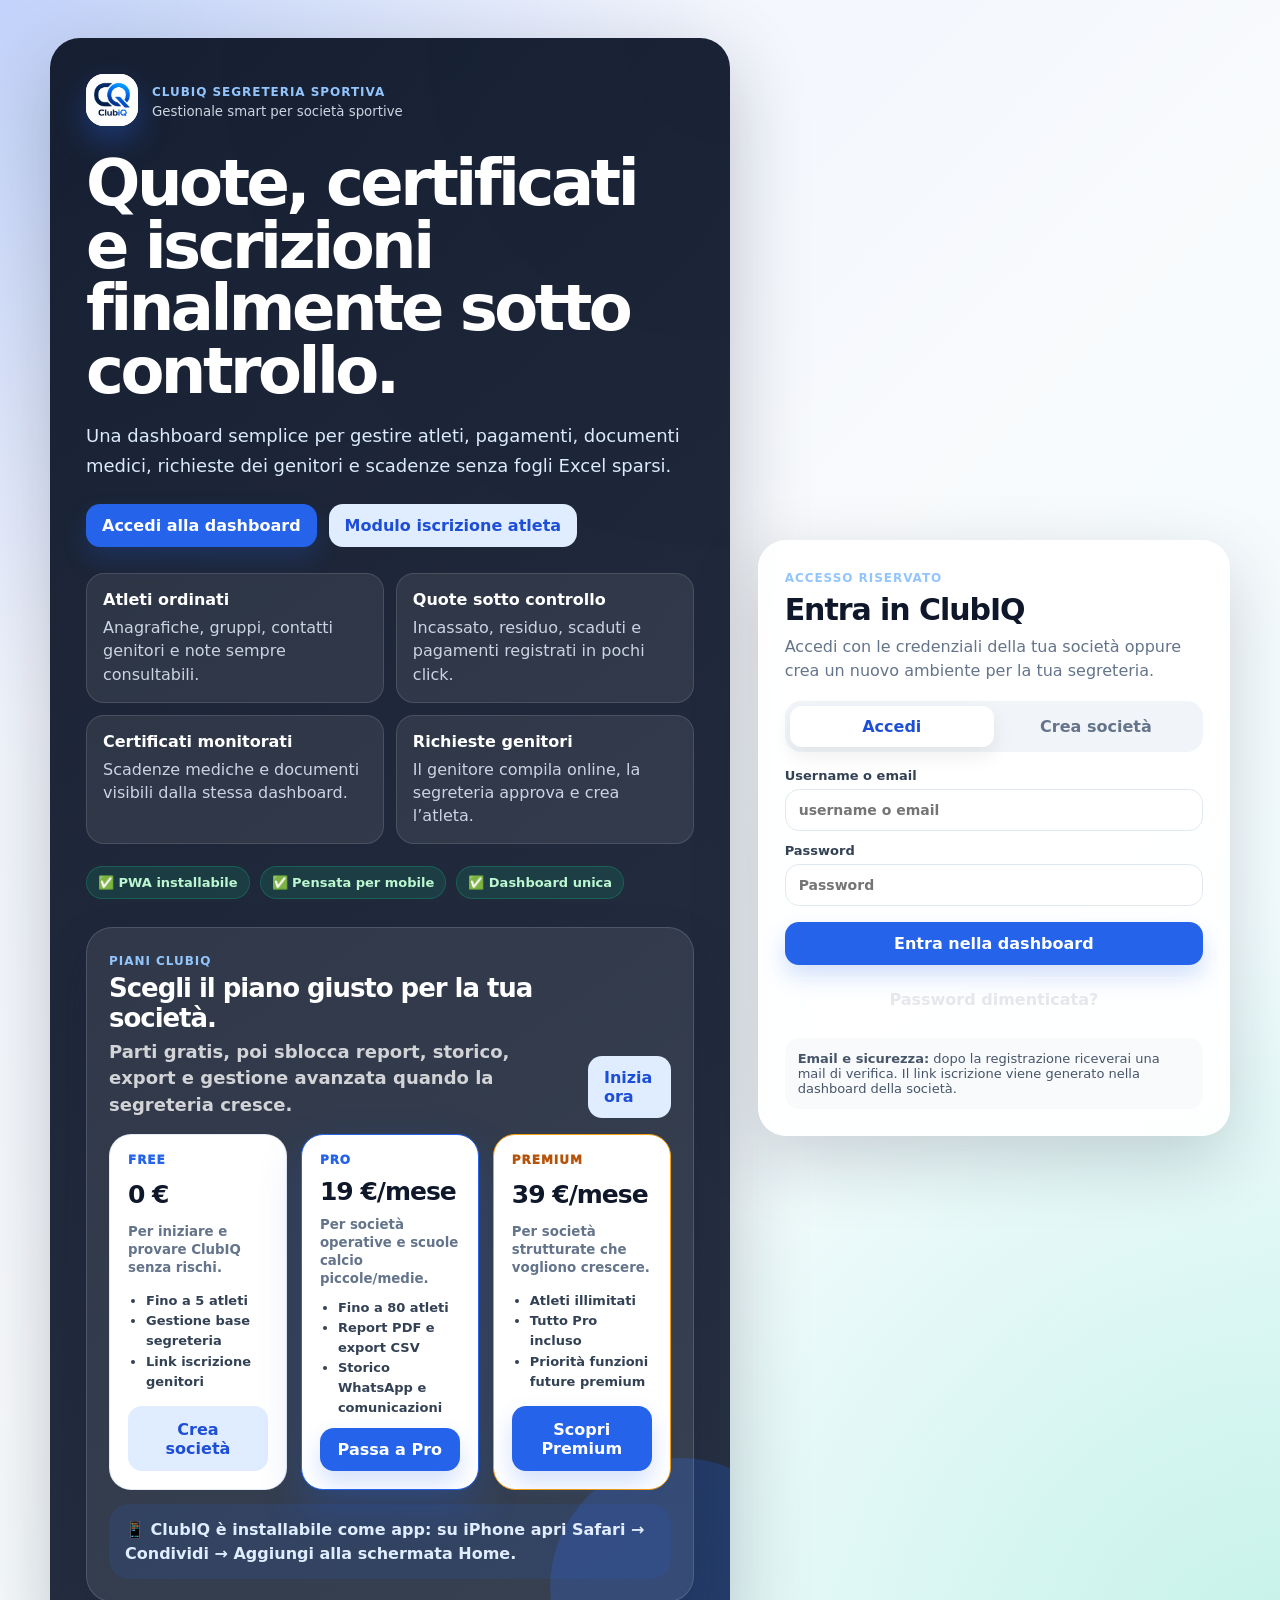
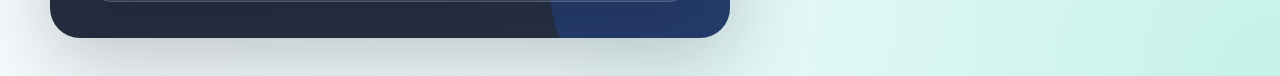
==== commit e017ab35: "Aggiunge prezzi landing e guida installazione PWA" ====
--- a/frontend/index.html
+++ b/frontend/index.html
@@ -14,6 +14,26 @@
     <link rel="stylesheet" href="css/layout.css" />
     <link rel="stylesheet" href="css/components.css" />
     <link rel="stylesheet" href="css/mobile.css" />
+
+    <style>
+        .landing-pricing-section{margin-top:28px;padding:22px;border:1px solid rgba(148,163,184,.28);border-radius:26px;background:rgba(255,255,255,.08);box-shadow:0 22px 48px rgba(15,23,42,.18)}
+        .landing-pricing-header{display:flex;justify-content:space-between;gap:18px;align-items:flex-end;margin-bottom:16px}
+        .landing-pricing-header h2{margin:4px 0 0;font-size:26px;letter-spacing:-.04em;color:#fff}
+        .landing-pricing-header p{margin:6px 0 0;color:rgba(255,255,255,.78);line-height:1.45;font-weight:700}
+        .landing-price-grid{display:grid;grid-template-columns:repeat(3,minmax(0,1fr));gap:14px}
+        .landing-price-card{display:grid;gap:10px;padding:18px;border-radius:22px;background:#fff;color:#0f172a;border:1px solid rgba(226,232,240,.9)}
+        .landing-price-card.featured{border-color:#2563eb;box-shadow:0 18px 40px rgba(37,99,235,.25)}
+        .landing-price-card.premium{border-color:#f59e0b}
+        .landing-price-card span{font-size:12px;font-weight:1000;text-transform:uppercase;letter-spacing:.08em;color:#2563eb}
+        .landing-price-card.premium span{color:#b45309}
+        .landing-price-card strong{font-size:25px;letter-spacing:-.04em}
+        .landing-price-card small{color:#64748b;font-weight:800;line-height:1.35}
+        .landing-price-card ul{margin:0;padding-left:18px;color:#334155;font-weight:800;line-height:1.55;font-size:13px}
+        .landing-price-card .primary-btn,.landing-price-card .secondary-btn{width:100%;text-align:center;justify-content:center;text-decoration:none}
+        .landing-pwa-guide{margin-top:14px;padding:14px 16px;border-radius:20px;background:rgba(37,99,235,.12);color:#e0ecff;font-weight:800;line-height:1.45}
+        @media(max-width:900px){.landing-pricing-header{display:block}.landing-price-grid{grid-template-columns:1fr}}
+    </style>
+
 </head>
 <body class="auth-page landing-v2">
 
@@ -51,6 +71,56 @@
                 <span>✅ Pensata per mobile</span>
                 <span>✅ Dashboard unica</span>
             </div>
+
+            <section id="prezzi" class="landing-pricing-section">
+                <div class="landing-pricing-header">
+                    <div>
+                        <div class="badge">Piani ClubIQ</div>
+                        <h2>Scegli il piano giusto per la tua società.</h2>
+                        <p>Parti gratis, poi sblocca report, storico, export e gestione avanzata quando la segreteria cresce.</p>
+                    </div>
+                    <a class="secondary-btn hero-link" href="#accesso">Inizia ora</a>
+                </div>
+                <div class="landing-price-grid">
+                    <article class="landing-price-card">
+                        <span>Free</span>
+                        <strong>0 €</strong>
+                        <small>Per iniziare e provare ClubIQ senza rischi.</small>
+                        <ul>
+                            <li>Fino a 5 atleti</li>
+                            <li>Gestione base segreteria</li>
+                            <li>Link iscrizione genitori</li>
+                        </ul>
+                        <a class="secondary-btn" href="#accesso">Crea società</a>
+                    </article>
+                    <article class="landing-price-card featured">
+                        <span>Pro</span>
+                        <strong>19 €/mese</strong>
+                        <small>Per società operative e scuole calcio piccole/medie.</small>
+                        <ul>
+                            <li>Fino a 80 atleti</li>
+                            <li>Report PDF e export CSV</li>
+                            <li>Storico WhatsApp e comunicazioni</li>
+                        </ul>
+                        <a class="primary-btn" href="#accesso">Passa a Pro</a>
+                    </article>
+                    <article class="landing-price-card premium">
+                        <span>Premium</span>
+                        <strong>39 €/mese</strong>
+                        <small>Per società strutturate che vogliono crescere.</small>
+                        <ul>
+                            <li>Atleti illimitati</li>
+                            <li>Tutto Pro incluso</li>
+                            <li>Priorità funzioni future premium</li>
+                        </ul>
+                        <a class="primary-btn" href="#accesso">Scopri Premium</a>
+                    </article>
+                </div>
+                <div class="landing-pwa-guide">
+                    📱 ClubIQ è installabile come app: su iPhone apri Safari → Condividi → Aggiungi alla schermata Home.
+                </div>
+            </section>
+
         </section>
 
         <section id="accesso" class="auth-card landing-auth-card">
@@ -106,8 +176,8 @@
         </section>
     </main>
 
-    <script src="js/api.js"></script>
-    <script src="js/auth.js"></script>
-    <script src="js/pwa.js"></script>
+    <script src="js/api.js?v=3.0"></script>
+    <script src="js/auth.js?v=3.0"></script>
+    <script src="js/pwa.js?v=install1"></script>
 </body>
 </html>
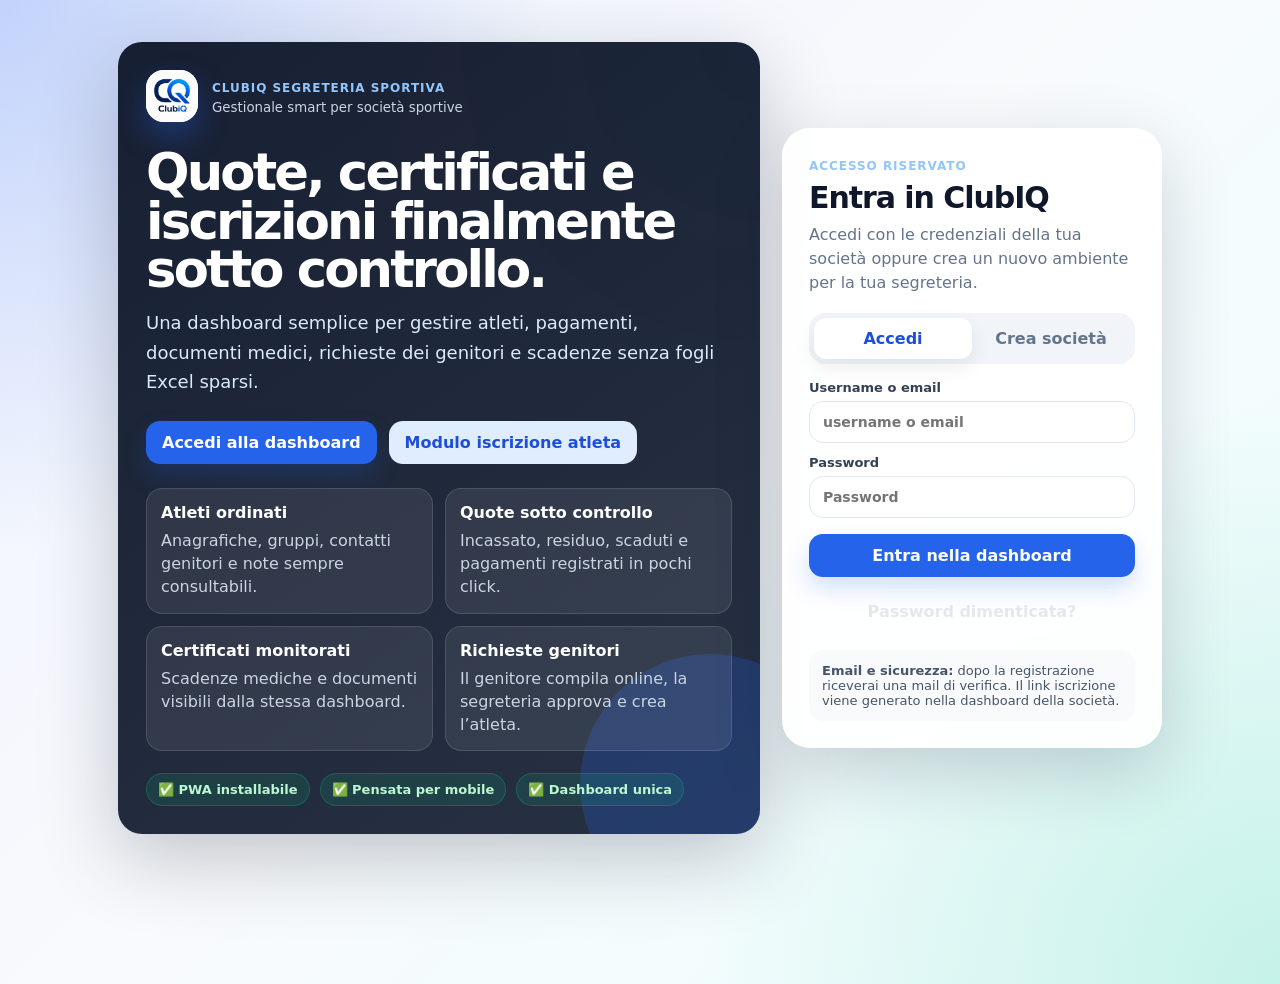
==== commit a5af7125: "Sistema landing prezzi e dashboard abbonamento" ====
--- a/frontend/index.html
+++ b/frontend/index.html
@@ -16,24 +16,25 @@
     <link rel="stylesheet" href="css/mobile.css" />
 
     <style>
-        .landing-pricing-section{margin-top:28px;padding:22px;border:1px solid rgba(148,163,184,.28);border-radius:26px;background:rgba(255,255,255,.08);box-shadow:0 22px 48px rgba(15,23,42,.18)}
-        .landing-pricing-header{display:flex;justify-content:space-between;gap:18px;align-items:flex-end;margin-bottom:16px}
-        .landing-pricing-header h2{margin:4px 0 0;font-size:26px;letter-spacing:-.04em;color:#fff}
-        .landing-pricing-header p{margin:6px 0 0;color:rgba(255,255,255,.78);line-height:1.45;font-weight:700}
-        .landing-price-grid{display:grid;grid-template-columns:repeat(3,minmax(0,1fr));gap:14px}
-        .landing-price-card{display:grid;gap:10px;padding:18px;border-radius:22px;background:#fff;color:#0f172a;border:1px solid rgba(226,232,240,.9)}
-        .landing-price-card.featured{border-color:#2563eb;box-shadow:0 18px 40px rgba(37,99,235,.25)}
-        .landing-price-card.premium{border-color:#f59e0b}
-        .landing-price-card span{font-size:12px;font-weight:1000;text-transform:uppercase;letter-spacing:.08em;color:#2563eb}
-        .landing-price-card.premium span{color:#b45309}
-        .landing-price-card strong{font-size:25px;letter-spacing:-.04em}
-        .landing-price-card small{color:#64748b;font-weight:800;line-height:1.35}
-        .landing-price-card ul{margin:0;padding-left:18px;color:#334155;font-weight:800;line-height:1.55;font-size:13px}
-        .landing-price-card .primary-btn,.landing-price-card .secondary-btn{width:100%;text-align:center;justify-content:center;text-decoration:none}
-        .landing-pwa-guide{margin-top:14px;padding:14px 16px;border-radius:20px;background:rgba(37,99,235,.12);color:#e0ecff;font-weight:800;line-height:1.45}
-        @media(max-width:900px){.landing-pricing-header{display:block}.landing-price-grid{grid-template-columns:1fr}}
+        .landing-shell{max-width:1080px;margin:42px auto;padding:0 18px;display:grid;grid-template-columns:minmax(0,1.15fr) 380px;gap:22px;align-items:start;}
+        .landing-hero{padding:28px;border-radius:24px;min-height:auto;}
+        .landing-hero h1{font-size:clamp(32px,4vw,52px);line-height:.95;margin:22px 0 14px;}
+        .hero-lead{max-width:620px;}
+        .landing-feature-grid{grid-template-columns:repeat(2,minmax(0,1fr));gap:12px;margin-top:18px;}
+        .landing-feature-grid div{padding:14px;border-radius:16px;}
+        .landing-auth-card{margin-top:86px;}
+        .landing-pricing-section{grid-column:1 / -1;background:#fff;border:1px solid #dbeafe;border-radius:24px;padding:24px;box-shadow:0 18px 45px rgba(15,23,42,.08);}
+        .landing-pricing-header{display:flex;justify-content:space-between;gap:16px;align-items:flex-start;margin-bottom:16px;}
+        .landing-pricing-grid{display:grid;grid-template-columns:repeat(3,minmax(0,1fr));gap:14px;}
+        .landing-price-card{border:1px solid #e2e8f0;border-radius:20px;padding:18px;background:#f8fafc;}
+        .landing-price-card.pro{border-color:#bfdbfe;background:#eff6ff;}
+        .landing-price-card.premium{border-color:#fde68a;background:#fffbeb;}
+        .landing-price-card span{display:block;font-size:12px;font-weight:1000;text-transform:uppercase;letter-spacing:.08em;color:#2563eb;}
+        .landing-price-card strong{display:block;font-size:28px;margin:10px 0;color:#0f172a;}
+        .landing-price-card small{display:block;color:#64748b;font-weight:800;line-height:1.45;margin-bottom:10px;}
+        .landing-price-card ul{margin:0 0 14px 18px;padding:0;color:#334155;font-weight:800;line-height:1.55;}
+        @media(max-width:900px){.landing-shell{grid-template-columns:1fr;margin:18px auto}.landing-auth-card{margin-top:0}.landing-pricing-grid{grid-template-columns:1fr}.landing-pricing-header{display:block}.landing-feature-grid{grid-template-columns:1fr}}
     </style>
-
 </head>
 <body class="auth-page landing-v2">
 
@@ -71,56 +72,6 @@
                 <span>✅ Pensata per mobile</span>
                 <span>✅ Dashboard unica</span>
             </div>
-
-            <section id="prezzi" class="landing-pricing-section">
-                <div class="landing-pricing-header">
-                    <div>
-                        <div class="badge">Piani ClubIQ</div>
-                        <h2>Scegli il piano giusto per la tua società.</h2>
-                        <p>Parti gratis, poi sblocca report, storico, export e gestione avanzata quando la segreteria cresce.</p>
-                    </div>
-                    <a class="secondary-btn hero-link" href="#accesso">Inizia ora</a>
-                </div>
-                <div class="landing-price-grid">
-                    <article class="landing-price-card">
-                        <span>Free</span>
-                        <strong>0 €</strong>
-                        <small>Per iniziare e provare ClubIQ senza rischi.</small>
-                        <ul>
-                            <li>Fino a 5 atleti</li>
-                            <li>Gestione base segreteria</li>
-                            <li>Link iscrizione genitori</li>
-                        </ul>
-                        <a class="secondary-btn" href="#accesso">Crea società</a>
-                    </article>
-                    <article class="landing-price-card featured">
-                        <span>Pro</span>
-                        <strong>19 €/mese</strong>
-                        <small>Per società operative e scuole calcio piccole/medie.</small>
-                        <ul>
-                            <li>Fino a 80 atleti</li>
-                            <li>Report PDF e export CSV</li>
-                            <li>Storico WhatsApp e comunicazioni</li>
-                        </ul>
-                        <a class="primary-btn" href="#accesso">Passa a Pro</a>
-                    </article>
-                    <article class="landing-price-card premium">
-                        <span>Premium</span>
-                        <strong>39 €/mese</strong>
-                        <small>Per società strutturate che vogliono crescere.</small>
-                        <ul>
-                            <li>Atleti illimitati</li>
-                            <li>Tutto Pro incluso</li>
-                            <li>Priorità funzioni future premium</li>
-                        </ul>
-                        <a class="primary-btn" href="#accesso">Scopri Premium</a>
-                    </article>
-                </div>
-                <div class="landing-pwa-guide">
-                    📱 ClubIQ è installabile come app: su iPhone apri Safari → Condividi → Aggiungi alla schermata Home.
-                </div>
-            </section>
-
         </section>
 
         <section id="accesso" class="auth-card landing-auth-card">
@@ -178,6 +129,6 @@
 
     <script src="js/api.js?v=3.0"></script>
     <script src="js/auth.js?v=3.0"></script>
-    <script src="js/pwa.js?v=install1"></script>
+    <script src="js/pwa.js?v=hotfix1"></script>
 </body>
 </html>
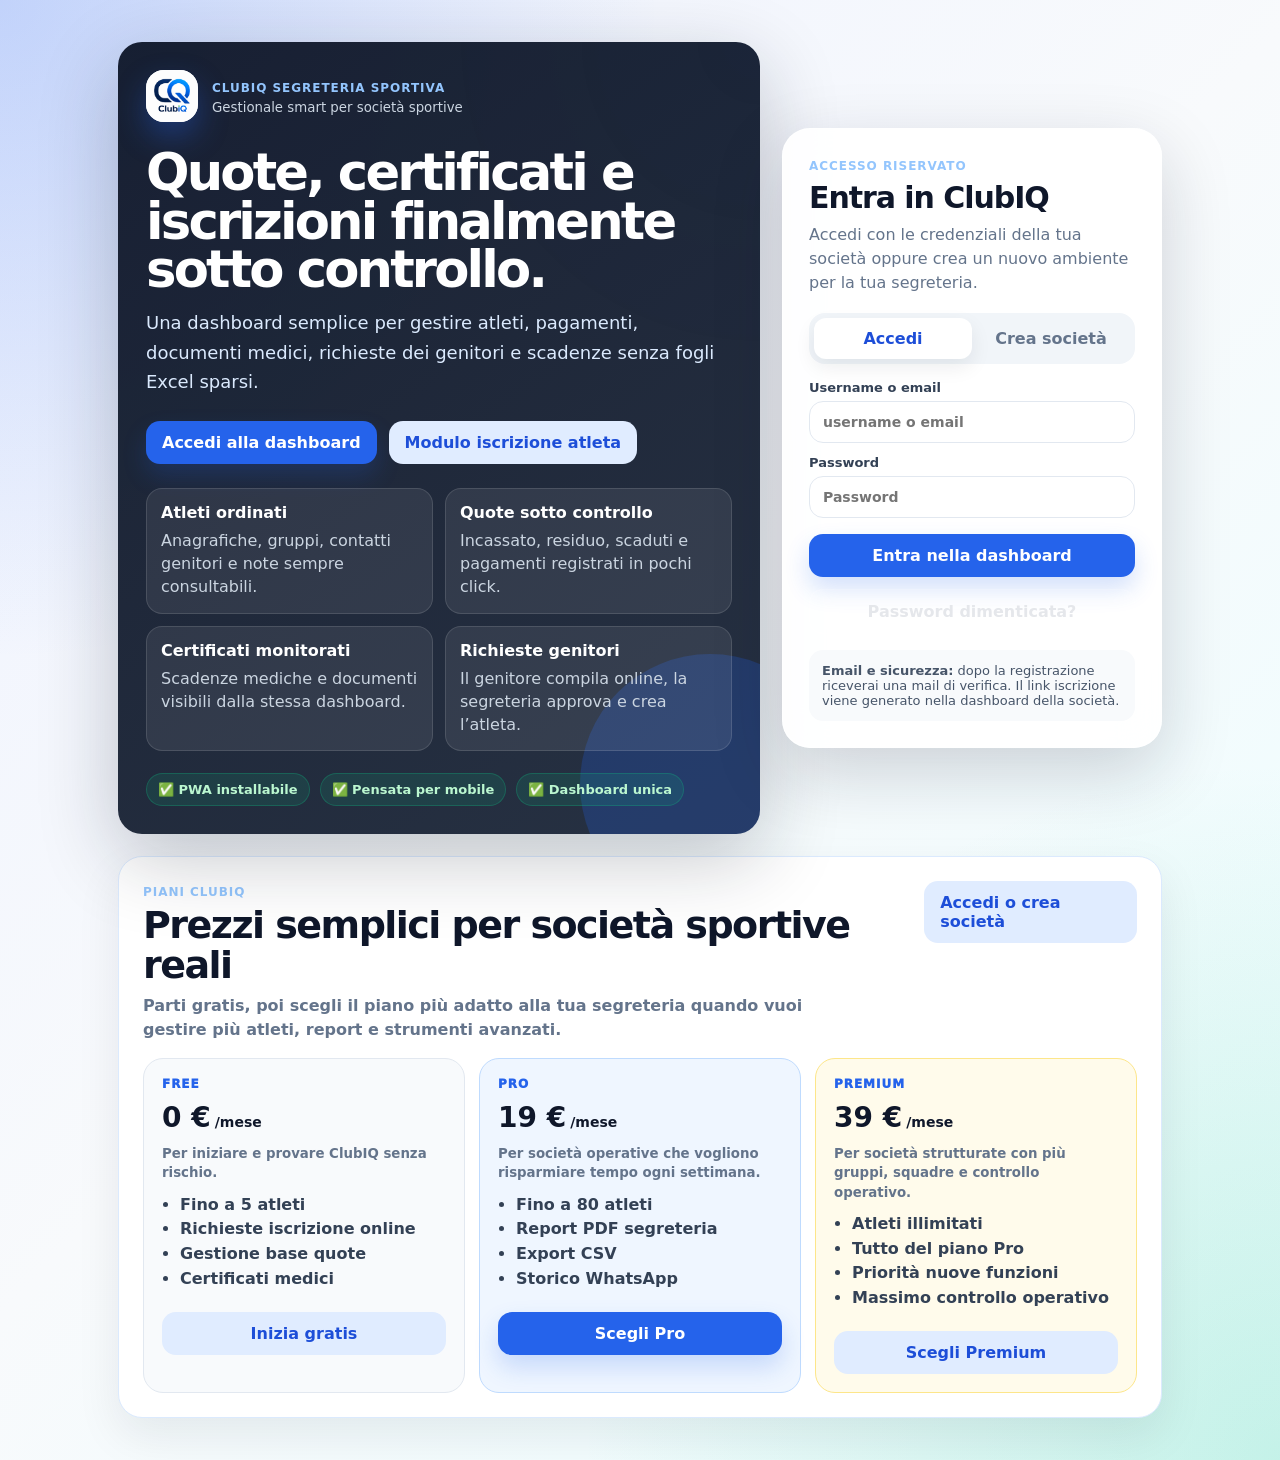
==== commit 541d90ef: "ClubIQ V2.2 - Move pricing to login page" ====
--- a/frontend/index.html
+++ b/frontend/index.html
@@ -33,6 +33,11 @@
         .landing-price-card strong{display:block;font-size:28px;margin:10px 0;color:#0f172a;}
         .landing-price-card small{display:block;color:#64748b;font-weight:800;line-height:1.45;margin-bottom:10px;}
         .landing-price-card ul{margin:0 0 14px 18px;padding:0;color:#334155;font-weight:800;line-height:1.55;}
+
+        .landing-pricing-header h2{margin:6px 0 8px;font-size:clamp(26px,3vw,38px);line-height:1.05;color:#0f172a;letter-spacing:-.04em;}
+        .landing-pricing-header p{margin:0;color:#64748b;font-weight:800;line-height:1.5;max-width:720px;}
+        .landing-price-card .primary-btn,.landing-price-card .secondary-btn{width:100%;justify-content:center;text-decoration:none;margin-top:6px;}
+        .landing-price-card strong small{display:inline;color:#0f172a;font-size:14px;margin-left:4px;}
         @media(max-width:900px){.landing-shell{grid-template-columns:1fr;margin:18px auto}.landing-auth-card{margin-top:0}.landing-pricing-grid{grid-template-columns:1fr}.landing-pricing-header{display:block}.landing-feature-grid{grid-template-columns:1fr}}
     </style>
 </head>
@@ -125,6 +130,60 @@
                 dopo la registrazione riceverai una mail di verifica. Il link iscrizione viene generato nella dashboard della società.
             </div>
         </section>
+
+
+        <section id="pricing" class="landing-pricing-section">
+            <div class="landing-pricing-header">
+                <div>
+                    <span class="section-label">Piani ClubIQ</span>
+                    <h2>Prezzi semplici per società sportive reali</h2>
+                    <p>Parti gratis, poi scegli il piano più adatto alla tua segreteria quando vuoi gestire più atleti, report e strumenti avanzati.</p>
+                </div>
+                <a class="secondary-btn" href="#accesso">Accedi o crea società</a>
+            </div>
+
+            <div class="landing-pricing-grid">
+                <article class="landing-price-card">
+                    <span>Free</span>
+                    <strong>0 €<small>/mese</small></strong>
+                    <small>Per iniziare e provare ClubIQ senza rischio.</small>
+                    <ul>
+                        <li>Fino a 5 atleti</li>
+                        <li>Richieste iscrizione online</li>
+                        <li>Gestione base quote</li>
+                        <li>Certificati medici</li>
+                    </ul>
+                    <a class="secondary-btn" href="#accesso">Inizia gratis</a>
+                </article>
+
+                <article class="landing-price-card pro">
+                    <span>Pro</span>
+                    <strong>19 €<small>/mese</small></strong>
+                    <small>Per società operative che vogliono risparmiare tempo ogni settimana.</small>
+                    <ul>
+                        <li>Fino a 80 atleti</li>
+                        <li>Report PDF segreteria</li>
+                        <li>Export CSV</li>
+                        <li>Storico WhatsApp</li>
+                    </ul>
+                    <a class="primary-btn" href="#accesso">Scegli Pro</a>
+                </article>
+
+                <article class="landing-price-card premium">
+                    <span>Premium</span>
+                    <strong>39 €<small>/mese</small></strong>
+                    <small>Per società strutturate con più gruppi, squadre e controllo operativo.</small>
+                    <ul>
+                        <li>Atleti illimitati</li>
+                        <li>Tutto del piano Pro</li>
+                        <li>Priorità nuove funzioni</li>
+                        <li>Massimo controllo operativo</li>
+                    </ul>
+                    <a class="secondary-btn" href="#accesso">Scegli Premium</a>
+                </article>
+            </div>
+        </section>
+
     </main>
 
     <script src="js/api.js?v=3.0"></script>
